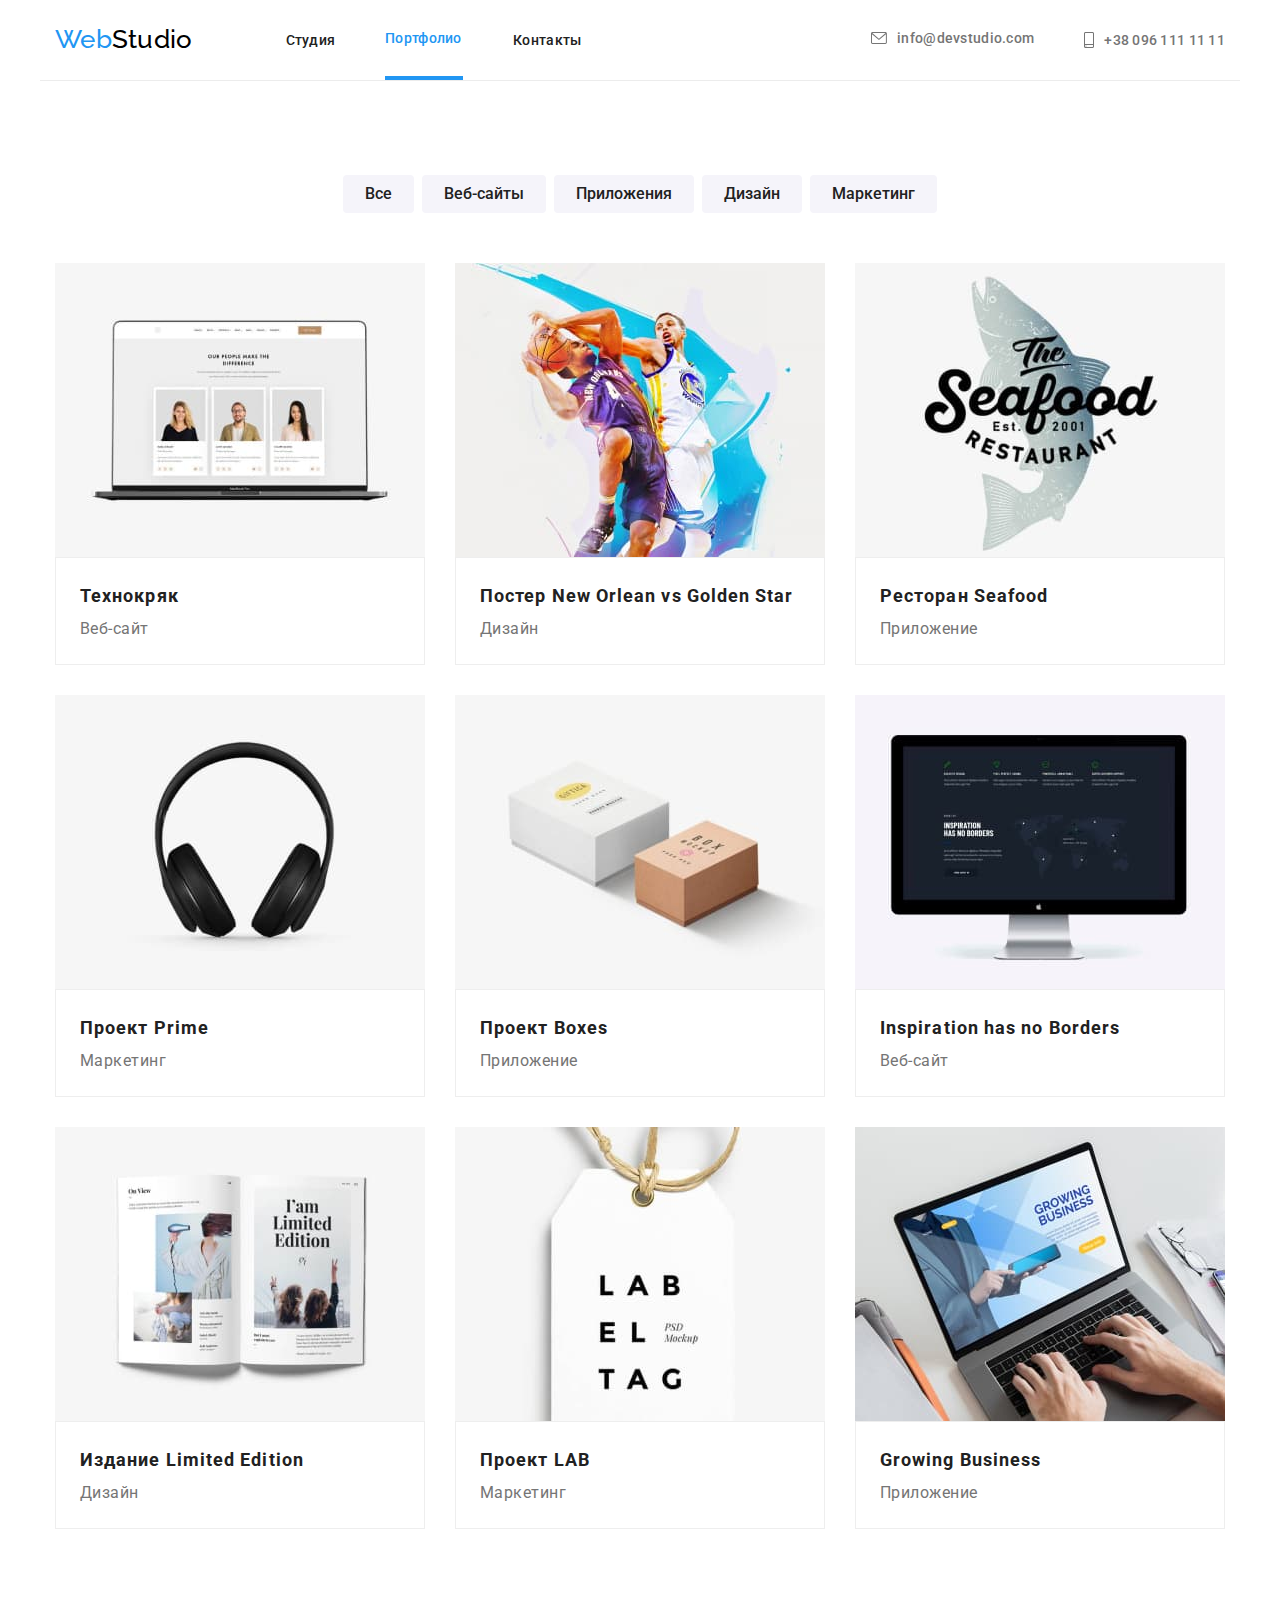
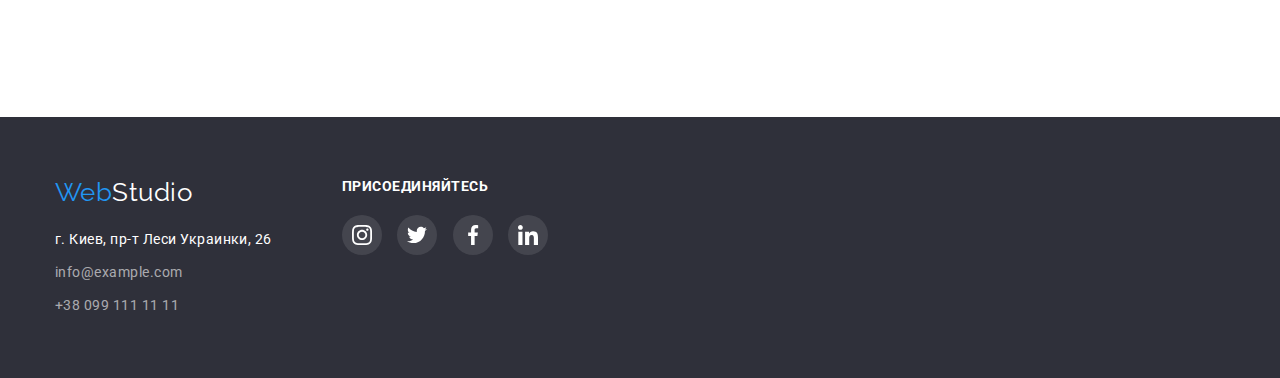
==== portfolio.html @ ba797fd6 "Стартует goit-markup-hw-06" ====
<!DOCTYPE html>
<html lang="ru">

<head>
    <link rel="stylesheet"
        href="https://cdnjs.cloudflare.com/ajax/libs/modern-normalize/1.0.0/modern-normalize.min.css" />
    <meta charset="UTF-8">
    <meta http-equiv="X-UA-Compatible" content="IE=edge">
    <meta name="viewport" content="width=device-width, initial-scale=1.0">
    <title>goit-markup-hw-05</title>
    <link rel="preconnect" href="https://fonts.gstatic.com">
    <link
        href="https://fonts.googleapis.com/css2?family=Raleway:wght@700&family=Roboto:wght@400;500;700;900&display=swap"
        rel="stylesheet">
    <link rel="stylesheet" href="./css/styles.css">

</head>

<body>
    
    <!--==================HEADER=========================================-->

<header class="header">
    <div class="container">
        <nav class="site-nav">
            <a href="./index.html" class="logo"><span class="logo-web">Web</span>Studio</a>

            <ul class="site-nav list">
                <li class="item"><a class="site-nav-link link" href="./index.html">Студия</a></li>
                <li class="item portfolio-line"><a class="site-nav-link link current" href="./portfolio.html">Портфолио</a></li>
                <li class="item"><a class="site-nav-link link" href="">Контакты</a></li>
            </ul>
        </nav>

        <ul class="site-contacts list">
            <li class="contacts-item">
                <a class="site-contacts-link link" href="mailto:info@devstudio.com">
                    <a class="site-contacts-link link" href="tel:+380961111111">
                        <svg class="link-icon" width="16" height="12">
                            <use href="./images/sprite.svg#icon-post"></use>
                        </svg>
                        info@devstudio.com</a>
            </li>

            <li class="contacts-item">
                <a class="site-contacts-link link" href="tel:+380961111111">
                    <svg class="link-icon" width="10" height="16">
                        <use href="./images/sprite.svg#icon-smartphone"></use>
                    </svg>
                    +38 096 111 11 11</a>
            </li>
        </ul>
    </div>

</header>

<!--=================MAIN======================================================-->

    <main>
        
        <section class="section">

            
            <!--FILTER-->

                <div class="container">
                    <h1 class="visually-hidden">Портфолио</h1>
                    <h2 class="visually-hidden">Наши работы</h2>

                    <ul class="filter-list list">
                        <li class="filter-item"><button class="btn" type="button">Все</button></li>
                        <li class="filter-item"><button class="btn" type="button">Веб-сайты</button></li>
                        <li class="filter-item"><button class="btn" type="button">Приложения</button></li>
                        <li class="filter-item"><button class="btn" type="button">Дизайн</button></li>
                        <li class="filter-item"><button class="btn" type="button">Маркетинг</button></li>
                    </ul>
                
            
            <!--================WORK-LIST=============================-->

        

                    <ul class="card-set list">

                        <li class="item-card">
                            <a class="link card-link" href="#">
                                <div class="wrapper-overlay">
                                <img src="./images/texnokrak_one.jpg" alt="Сайт Технокряк" width="370">
                                <p class="overlay-text">Технокряк это современная площадка распространения коронавируса. Компании используют эту
                                    платформу для цифрового
                                    шпионажа и атак на защищённые сервера конкурентов.</p>
                                </div>
                               
                                <div class="card-content">
                                    <h3 class="card-title">Технокряк</h3>
                                    <p class="card-text">Веб-сайт</p>
                                </div>
                            </a>
                        </li>

                        <li class="item-card">
                            <a class="link card-link" href="#">
                                <div class="wrapper-overlay">
                                    <img src="./images/poster_two.jpg" alt="Игра двух людей в баскетбол" width="370">
                                    <p class="overlay-text">Lorem ipsum dolor sit amet consectetur adipisicing elit. Eius et excepturi esse quasi libero quos.</p>
                                </div>

                                <div class="card-content">
                                    <h3 class="card-title">Постер <span lang="en">New Orlean vs Golden Star</span></h3>
                                    <p class="card-text">Дизайн</p>
                                </div>
                            </a>
                        </li>

                        <li class="item-card">
                            <a class="link card-link" href="#">
                                <div class="wrapper-overlay">
                                    <img src="./images/seafood_three.jpg" alt="Ресторан Seafood" width="370">
                                    <p class="overlay-text">Lorem ipsum dolor, sit amet consectetur adipisicing elit. Deleniti, quis.</p>
                                </div>

                                <div class="card-content">
                                    <h3 class="card-title">Ресторан <span lang="en">Seafood</span></h3>
                                    <p class="card-text">Приложение</p>
                                </div>
                            </a>
                        </li>

                        <li class="item-card">
                            <a class="link card-link" href="">
                                <div class="wrapper-overlay">
                                    <img src="./images/headphones_four.jpg" alt="Наушники" width="370">
                                    <p class="overlay-text">Lorem ipsum dolor sit amet consectetur, adipisicing elit. Eum illo a numquam ea similique voluptatum? Provident ex ipsam esse quos, aut dolorum architecto facilis sint, nemo maxime modi. Sunt, ratione!</p>
                                </div>

                                <div class="card-content">
                                    <h3 class="card-title">Проект <span lang="en">Prime</span></h3>
                                    <p class="card-text">Маркетинг</p>
                                </div>
                            </a>
                        </li>

                        <li class="item-card">
                            <a class="link card-link" href="#">
                                <div class="wrapper-overlay">
                                    <img src="./images/boxes_five.jpg" alt="Коробки" width="370">
                                    <p class="overlay-text">ТLorem ipsum dolor, sit amet consectetur adipisicing elit. At quo distinctio temporibus quaerat inventore eos culpa provident perspiciatis necessitatibus unde!</p>
                                </div>
                                <div class="card-content">
                                    <h3 class="card-title">Проект <span lang="en">Boxes</span></h3>
                                    <p class="card-text">Приложение</p>
                                </div>
                            </a>
                        </li>

                        <li class="item-card">
                            <a class="link card-link"  href="#">
                                <div class="wrapper-overlay">
                                    <img src="./images/screen_six.jpg" alt="Монитор" width="370">
                                    <p class="overlay-text">Lorem ipsum dolor sit amet.</p>
                                </div>

                                <div class="card-content">
                                    <h3 class="card-title"><span lang="en">Inspiration has no Borders</span></h3>
                                    <p class="card-text">Веб-сайт</p>
                                </div>
                            </a>
                        </li>

                        <li class="item-card">
                            <a class="link card-link" href="#">
                                <div class="wrapper-overlay">
                                    <img src="./images/book_seven.jpg" alt="Книга" width="370">
                                    <p class="overlay-text">Lorem ipsum dolor sit, amet consectetur adipisicing elit. Nemo eos animi dolore minus reiciendis nisi natus id adipisci quos qui modi doloremque consequatur atque blanditiis expedita assumenda!</p>
                                </div>
                                <div class="card-content">
                                    <h3 class="card-title">Издание <span lang="en">Limited Edition</span></h3>
                                    <p class="card-text">Дизайн</p>
                                </div>
                            </a>
                        </li>

                        <li class="item-card">
                            <a class="link card-link" href="#">
                                <div class="wrapper-overlay">
                                    <img src="./images/label_eight.jpg" alt="Этикетка" width="370">
                                    <p class="overlay-text">Lorem ipsum dolor sit, amet consectetur adipisicing elit. Ex, odio.</p>
                                </div>
                                <div class="card-content">
                                    <h3 class="card-title">Проект LAB</h3>
                                    <p class="card-text">Маркетинг</p>
                                </div>
                            </a>
                        </li>

                        <li class="item-card">
                            <a class="link card-link" href="#">
                                <div class="wrapper-overlay">
                                    <img src="./images/desctop_nine.jpg" alt="Работа с ноутбуком" width="370">
                                    <p class="overlay-text">Lorem ipsum dolor sit amet, consectetur adipisicing elit. Obcaecati, est soluta ratione voluptate placeat veritatis?</p>
                                </div>
                                <div class="card-content">
                                    <h3 class="card-title"><span lang="en">Growing Business</span></h3>
                                    <p class="card-text">Приложение</p>
                                </div>
                            </a>
                        </li>
                        
                    </ul>
                </div>
        </section>
    </main>

    <!--==============FOOTER=================-->

    <footer class="site-footer">
    
        <div class="container footer-container">
            <div class="adress-block">
                <a href="/" class="logo footer"><span class="logo-web">Web</span><span class="studio-word">Studio</span></a>
    
                <address class="adress">
                    <ul class="adress-list list">
                        <li class="contacts-item footer"> <a class="mapslink link"
                                href="https://goo.gl/maps/mDzvjQJHEew3VNAT9" target="blank" rel="noopener noreferrer">
                                г. Киев, пр-т Леси Украинки, 26</a></li>
                        <li class="contacts-item footer"><a class="site-contacts-link-adress link"
                                href="mailto:info@example.com">info@example.com</a></li>
                        <li class="contacts-item footer"><a class="site-contacts-link-adress link"
                                href="tel:+380991111111">+38 099 111 11 11</a>
                        </li>
                    </ul>
                </address>
            </div>
    
    
    
            <div class="footer-social">
    
                <strong class="footer-subtitle">Присоединяйтесь</strong>
    
                <ul class="team-social list">
                    <li class="social-item">
                        <a href="#" class="footer-link social-link">
                            <svg class="footer-icon social-icon">
                                <use href="./images/sprite.svg#icon-instagram"></use>
                            </svg>
                        </a>
                    </li>
                    <li class=social-item">
                        <a href="#" class="footer-link social-link">
                            <svg class="footer-icon social-icon">
                                <use href="./images/sprite.svg#icon-twitter"></use>
                            </svg>
                        </a>
                    </li>
                    <li class=social-item">
                        <a href="#" class="footer-link social-link">
                            <svg class="footer-icon social-icon">
                                <use href="./images/sprite.svg#icon-facebook"></use>
                            </svg>
                        </a>
                    </li>
                    <li class="social-item">
                        <a href="#" class="footer-link social-link">
                            <svg class="footer-icon social-icon">
                                <use href="./images/sprite.svg#icon-linkedin"></use>
                            </svg>
                        </a>
                    </li>
                </ul>
            </div>
        </div>
    
    </footer>
    </body>
    
    </html>
---- css/styles.css ----
html {
  box-sizing: border-box;
}

*,
*::before,
*::after {
  box-sizing: inherit;
}

:root {
  --primary-text-color: #757575;
  --title-text-color: #212121;
  --accent-text-color: #2196f3;
  --white-text-color: #ffffff;
  --background-color: #f5f4fa;
  --footer-text-color: rgba(255, 255, 255, 0.6);
  --footer-hero-background-color: #2f303a;

  --card-set-gap: 30px;
  --duration-effect: 250ms;
  --timing-function: cubic-bezier(0.4, 0, 0.2, 1);
}

body {
  margin: 0;
  color: var(--primary-text-color);
  font-family: 'Roboto', sans-serif;
  letter-spacing: 0.03em;
}

h1,
h2,
h3,
h4,
p {
  margin-top: 0;
  margin-bottom: 0;
}
img {
  display: block;
}

.container {
  width: 1200px;
  padding-left: 15px;
  padding-right: 15px;
  margin: 0 auto;
}

.list {
  list-style: none;
  margin: 0;
  padding: 0;
}

.link {
  text-decoration: none;
}

.link:hover,
.link:focus {
  color: var(--accent-text-color);
}

.visually-hidden {
  position: absolute;
  clip: rect(0 0 0 0);
  width: 1px;
  height: 1px;
  margin: -1px;
}

/*---------HEADER----------*/

.header .container {
  display: flex;
  align-items: center;

  background-color: var(--white-text-color);
  border-bottom: 1px solid #ececec;
}

.logo {
  padding-bottom: 25px;
  padding-top: 24px;

  color: #000000;
  font-family: Raleway;
  font-size: 26px;
  line-height: 1.19;
  text-decoration: none;
}

.logo-web {
  color: var(--accent-text-color);
}

.site-nav .current {
  color: var(--accent-text-color);
}

.site-nav {
  display: flex;
  align-items: center;
  font-weight: 500;
  font-size: 14px;
  line-height: 0.86;
  letter-spacing: 0.02em;
}

.site-nav .list {
  display: flex;
  align-items: center;
  margin-left: 93px;
}

.site-nav .item:not(:last-child) {
  margin-right: 50px;
}

.studio::after {
  content: '';
  display: block;
  width: 48px;
  height: 4px;
  background-color: var(--accent-text-color);
}

.site-nav-link {
  display: inline-block;
  padding-bottom: 32px;
  padding-top: 32px;
  color: var(--title-text-color);
  transition: color var(--duration-effect) var(--timing-function);
}

.site-contacts {
  display: flex;
}

.link-icon {
  fill: currentColor;
  margin-right: 10px;
}

.contacts-item {
  padding-bottom: 32px;
  padding-top: 32px;
}

.site-contacts .contacts-item:not(:last-child) {
  margin-right: 50px;
}

.site-contacts {
  margin-left: auto;
}
.site-contacts-link {
  display: flex;
  align-items: center;
  color: var(--primary-text-color);
  font-weight: 500;
  font-size: 14px;
  line-height: 0.88;
  letter-spacing: 0.02em;
  transition: color var(--duration-effect) var(--timing-function);
}

.section {
  padding-top: 94px;
  padding-bottom: 94px;
}

/*---------HERO-SECTION--------*/

.section-hero {
  background-color: var(--primary-text-color);
  background-image: linear-gradient(to right, rgba(47, 48, 58, 0.4), rgba(47, 48, 58, 0.4)),
    url(../images/hero.jpg);
  padding-top: 200px;
  padding-bottom: 200px;
  background-position: center;
  background-repeat: no-repeat;
  background-size: cover;
  max-width: 1600px;
  height: 600px;
  outline: 1px solid #000000;
  margin-left: auto;
  margin-right: auto;
}

.hero-alight {
  margin-left: auto;
  margin-right: auto;
  width: 696px;
  text-align: center;
}

.hero-title {
  margin-bottom: 30px;
  margin-left: auto;
  margin-right: auto;
  text-align: center;

  color: var(--white-text-color);
  font-weight: 900;
  font-size: 44px;
  line-height: 1.36;
  text-align: center;
  letter-spacing: 0.06em;
  text-transform: uppercase;
}

.modal-btn {
  text-align: center;
  margin-top: 30px;
  color: var(--white-text-color);
  background-color: var(--accent-text-color);
  cursor: pointer;
  font-family: inherit;
  font-weight: 700;
  font-size: 16px;
  line-height: 1.88;
  text-align: center;
  box-shadow: 0px 4px 4px rgb(0 0 0 / 15%);
  border-radius: 4px;
  border: 0;
  letter-spacing: 0.06em;
  width: 200px;
  height: 50px;
  transition: color var(--duration-effect) var(--timing-function);
}

.modal-btn:hover,
.modal-btn:focus {
  background-color: #188ce8;
}

/*-----SKILLS-SECTION----*/

.skills {
  padding-bottom: 0;
}

.skils-list {
  display: flex;
}

.skills-block {
  display: flex;
  align-items: center;
  justify-content: center;

  margin-bottom: 30px;
  width: 270px;
  height: 120px;
  border-radius: 4px;
  background-color: var(--background-color);
}

.skills-icon {
  width: 70px;
  height: 70px;
}

.skils-list .skills-item {
  padding-bottom: 0;
}

.skills-item {
  width: 270px;
}

.skils-list .skills-item:not(:last-child) {
  margin-right: 30px;
}

.skills-subtitle {
  margin-bottom: 10px;

  color: var(--title-text-color);
  font-weight: 700;
  font-size: 14px;
  line-height: 1.14;
  letter-spacing: 0.03em;
  text-transform: uppercase;
}

.skills-text {
  font-size: 14px;
  line-height: 1.71;
  letter-spacing: 0.03em;
}

/*-------SPECIALIZATION----*/

.specialization-list {
  display: flex;
}

.specialization-list .specialization-item:not(:last-child) {
  margin-right: 30px;
}

.specialization-title {
  margin-bottom: 50px;

  color: var(--title-text-color);
  font-weight: 700;
  font-size: 36px;
  line-height: 1.17;
  text-align: center;
}

.specialization-thumb {
  position: relative;
  display: flex;
  align-items: flex-end;
  justify-content: center;
}

.specialization-text {
  position: absolute;
  width: 370px;
  height: 70px;
  font-weight: 700;
  font-size: 14px;
  line-height: 1.14;
  text-align: center;
  text-transform: uppercase;
  color: var(--white-text-color);
  background-color: rgba(47, 48, 58, 0.8);
}

.specialization-sub {
  padding-top: 27px;
}

/*-----========---TEAM--=====------*/

.team {
  background-color: #f5f4fa;
}

.team-list {
  display: flex;
}

.team-list .team-item:not(:last-child) {
  margin-right: 30px;
}

.team-content {
  padding: 30px 32px;
}

.team-title {
  margin-bottom: 50px;

  color: var(--title-text-color);
  font-weight: 700;
  font-size: 36px;
  line-height: 1.17;
  text-align: center;
}

.team-subtitle {
  margin-bottom: 10px;

  color: var(--title-text-color);
  font-weight: 500;
  font-size: 16px;
  line-height: 1.19;
  text-align: center;
}

.team-item {
  background-color: var(--white-text-color);
  width: 270px;
  box-shadow: 0px 1px 3px rgba(0, 0, 0, 0.12), 0px 1px 1px rgba(0, 0, 0, 0.14),
    0px 2px 1px rgba(0, 0, 0, 0.2);
  border-radius: 0px 0px 4px 4px;
}

.team-text {
  font-size: 16px;
  line-height: 1.19;
  text-align: center;
  margin-bottom: 16px;
}
.team-social {
  display: flex;
  justify-content: space-between;
}

.social-link {
  display: flex;
  width: 40px;
  height: 40px;
  border-radius: 50%;
  align-items: center;
  justify-content: center;
  transition: background-color var(--duration-effect) var(--timing-function);
}

.social-link:focus,
.social-link:hover {
  background-color: var(--accent-text-color);
}

.social-link:focus .social-icon,
.social-link:hover .social-icon {
  fill: white;
}

.social-icon {
  width: 20px;
  height: 20px;
  transition: fill var(--duration-effect) var(--timing-function);
  fill: var(--primary-text-color);
}

/*============= CLIENTS ===========*/

.clients {
  display: flex;
}
.clients > .company {
  margin-right: 30px;
}

.clients > .company:last-child {
  margin-right: 0px;
}

.client-link {
  display: flex;
  align-items: center;
  justify-content: center;
  fill: #afb1b8;

  width: 170px;
  height: 90px;
  border: 1px solid #afb1b8;
  border-radius: 4px;
  transition: background-color var(--duration-effect) var(--timing-function);
}
.client-link:hover,
.client-link:focus {
  fill: var(--accent-text-color);
  border: 1px solid var(--accent-text-color);
}

.client-icon {
  transition: fill var(--duration-effect) var(--timing-function);
}

/*-------=====-FOOTER-=====------*/

.site-footer {
  padding-top: 60px;
  padding-bottom: 60px;

  background-color: var(--footer-hero-background-color);
}

.footer-container {
  display: flex;
}

.adress-block {
  margin-right: 70px;
}

.site-footer .logo {
  padding: 0;
}

.studio-word {
  color: var(--white-text-color);
}

.adress {
  margin-top: 20px;
  font-style: inherit;
}

.adress-item {
  margin-bottom: 9px;
}

.mapslink {
  color: var(--white-text-color);
  font-size: 14px;
  line-height: 1.71;
  transition: color var(--duration-effect) var(--timing-function);
}

.site-contacts-link-adress {
  font-size: 14px;
  line-height: 1.71;
  color: rgba(255, 255, 255, 0.6);
  transition: color var(--duration-effect) var(--timing-function);
}

.contacts-item.footer {
  padding: 0;
  margin-bottom: 9px;
}
.contacts-item:last-child {
  margin-bottom: 0px;
}

.footer-social {
  width: 206px;
}

.footer-subtitle {
  display: inline-block;
  margin-bottom: 20px;

  font-weight: 700;
  font-size: 14px;
  line-height: 1.14;
  text-transform: uppercase;

  color: var(--white-text-color);
}

.footer-link {
  transition: var(--duration-effect) var(--timing-function);
  background: rgba(255, 255, 255, 0.1);
}

.footer-icon {
  fill: var(--white-text-color);
}

/*=====PORTFOLIO=======*/

.portfolio-line::after {
  content: '';
  display: block;
  width: 78px;
  height: 4px;
  background-color: var(--accent-text-color);
}

.btn {
  display: flex;
  border: 0;
  padding: 6px 22px;

  color: var(--title-text-color);
  background-color: #f5f4fa;
  font-weight: 500;
  font-size: 16px;
  line-height: 1.63;
  text-align: center;
  cursor: pointer;
  border-radius: 4px;
  transition: color var(--duration-effect) var(--timing-function),
    box-shadow var(--duration-effect) var(--timing-function),
    background-color var(--duration-effect) var(--timing-function);
}

.btn:hover,
.btn:focus {
  color: var(--white-text-color);
  background-color: var(--accent-text-color);
  box-shadow: 0px 3px 1px rgba(0, 0, 0, 0.1), 0px 1px 2px rgba(0, 0, 0, 0.08),
    0px 2px 2px rgba(0, 0, 0, 0.12);
}

/*========CARD-SET=====*/

.filter-list {
  display: flex;
  justify-content: center;
  margin-bottom: 50px;
}

.filter-list > .filter-item:not(:last-child) {
  margin-right: 8px;
}

.filter-item:hover,
.filter-item:focus {
  box-shadow: 0px 1px 1px rgba(0, 0, 0, 0.12), 0px 4px 4px rgba(0, 0, 0, 0.06),
    1px 4px 6px rgba(0, 0, 0, 0.16);
}

.wrapper-overlay {
  position: relative;
  overflow: hidden;
}

.overlay-text {
  position: absolute;
  top: 100%;
  left: 0;
  padding: 63px 24px;
  width: 100%;
  height: 100%;

  transform: translateY(100%);
  transition: transform var(--duration-effect) var(--timing-function);

  font-weight: 400;
  font-size: 18px;
  line-height: 1.56;

  letter-spacing: 0.03em;

  color: var(--white-text-color);
  background-color: rgba(33, 150, 243, 0.9);
}

.wrapper-overlay:hover .overlay-text,
.wrapper-overlay:focus .overlay-text {
  transform: translateY(-100%);
  overflow: auto;
}

.card-set {
  display: flex;
  flex-wrap: wrap;
  margin-top: calc(-1 * var(--card-set-gap));
  margin-left: calc(-1 * var(--card-set-gap));
  margin-bottom: 94px;
}

.card-set > .item-card {
  flex-basis: calc(100% / 3 - var(--card-set-gap));
  margin-left: var(--card-set-gap);
  margin-top: var(--card-set-gap);
}

.card-link:focus,
.card-link:hover {
  box-shadow: 0px 1px 1px rgba(0, 0, 0, 0.12), 0px 4px 4px rgba(0, 0, 0, 0.06),
    1px 4px 6px rgba(0, 0, 0, 0.16);
}

.card-link {
  display: inline-block;
  transition: box-shadow var(--duration-effect) var(--timing-function);
}

.card-content {
  border: 1px solid #eeeeee;
  padding: 20px 24px;
}

.card-title {
  color: var(--title-text-color);
  font-weight: 700;
  font-size: 18px;
  line-height: 2;
  letter-spacing: 0.06em;
}

.card-text {
  font-size: 16px;
  line-height: 1.88;
  color: var(--primary-text-color);
}

/*========MODAL-WINDOW======*/

.backdrop {
  position: fixed;
  top: 0;
  left: 0;
  width: 100vw;
  height: 100vh;
  background-color: rgba(0, 0, 0, 0.2);
  transition: opacity var(--duration-effect) var(--timing-function),
    visibility var(--duration-effect) var(--timing-function);
}

.modal {
  width: 528px;
  height: 581px;
  background-color: var(--white-text-color);
  position: absolute;
  left: 50%;
  top: 50%;
  transform: translate(-50%, -50%);
}

.button-close {
  position: absolute;
  padding: 0;
  top: 8px;
  right: 8px;
  width: 30px;
  height: 30px;
  border: 1px solid rgba(0, 0, 0, 0.1);
  border-radius: 50%;
  background-color: var(--white-text-color);
  cursor: pointer;
}

.is-hidden {
  opacity: 0;
  visibility: hidden;
  pointer-events: none;
}
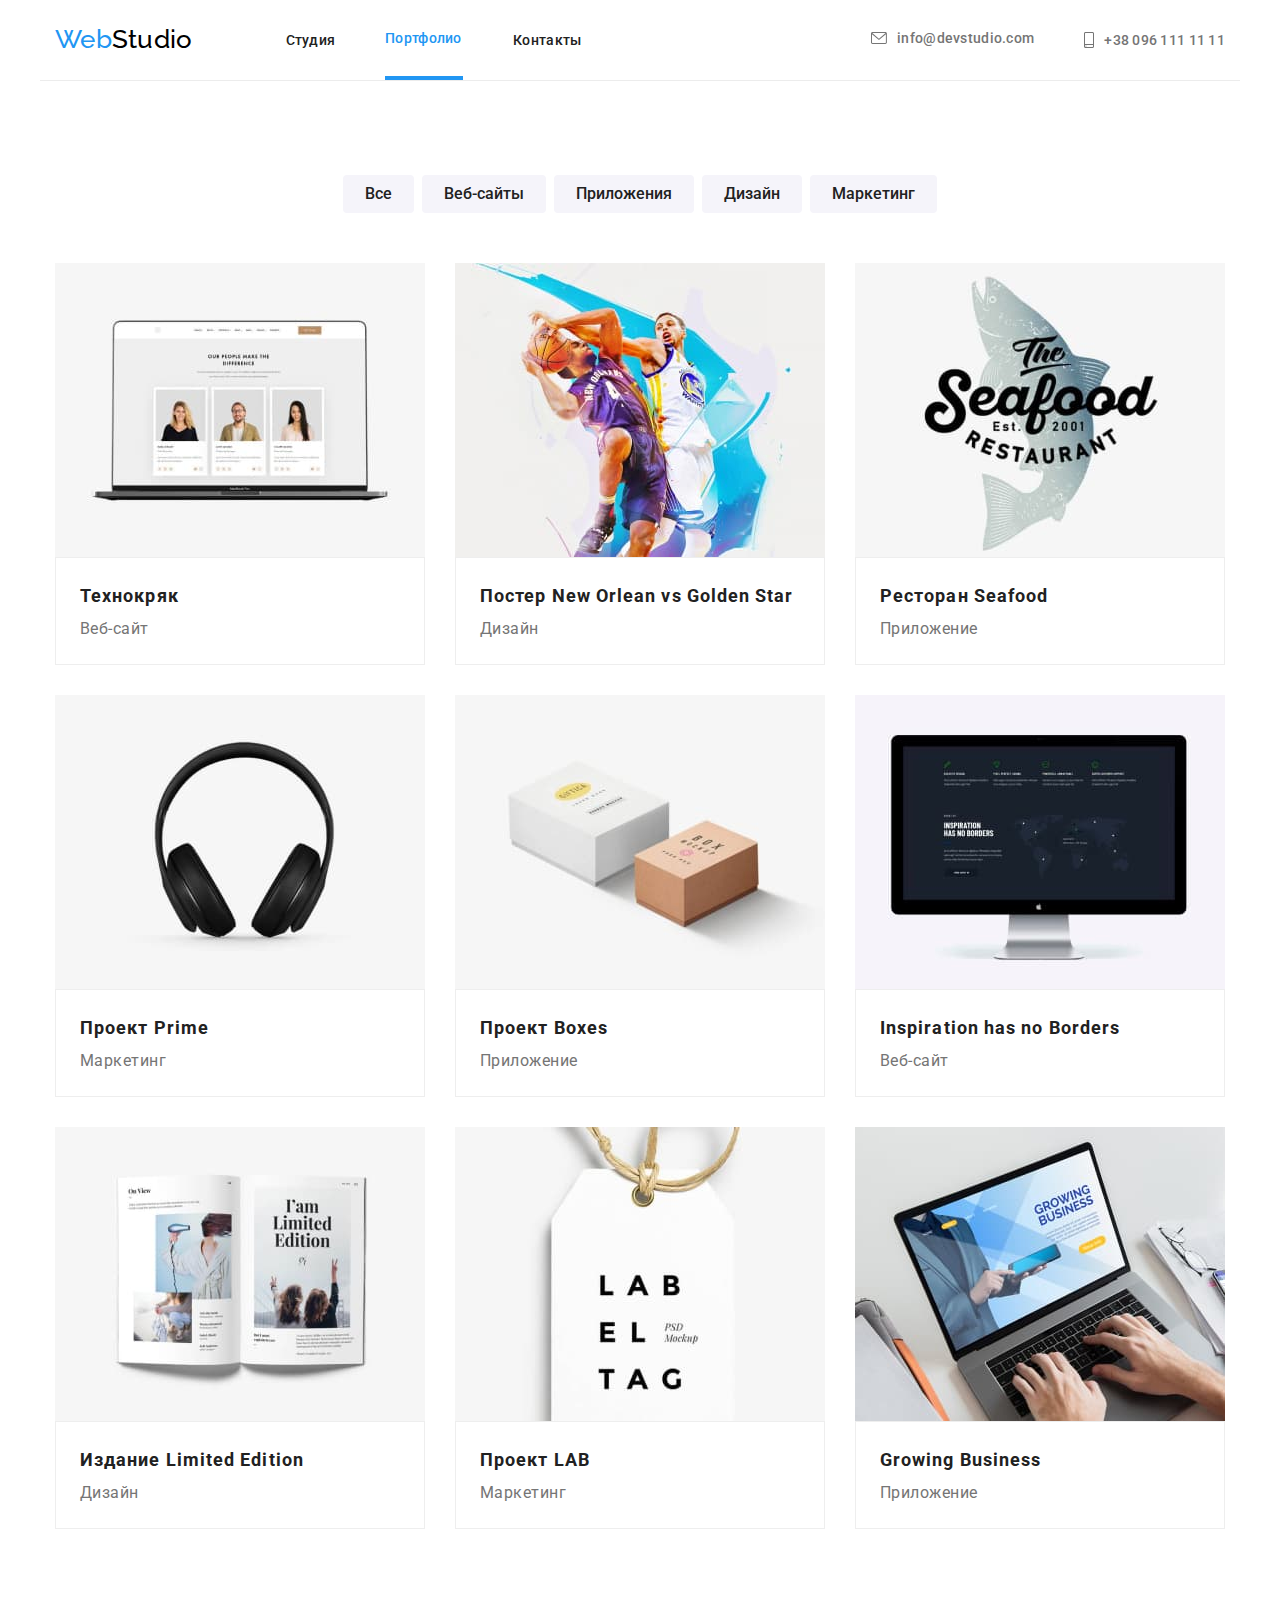
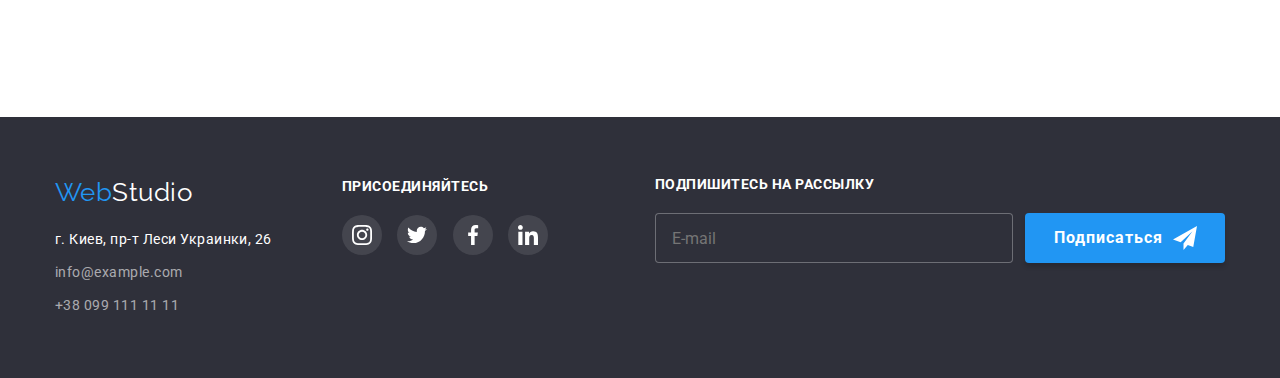
==== commit 0e1d02c5: "Доделывает goit-markup-hw-06" ====
--- a/portfolio.html
+++ b/portfolio.html
@@ -7,7 +7,7 @@
     <meta charset="UTF-8">
     <meta http-equiv="X-UA-Compatible" content="IE=edge">
     <meta name="viewport" content="width=device-width, initial-scale=1.0">
-    <title>goit-markup-hw-05</title>
+    <title>goit-markup-hw-06</title>
     <link rel="preconnect" href="https://fonts.gstatic.com">
     <link
         href="https://fonts.googleapis.com/css2?family=Raleway:wght@700&family=Roboto:wght@400;500;700;900&display=swap"
@@ -213,6 +213,8 @@
 
     <!--==============FOOTER=================-->
 
+<!--footer-adress-logo-->
+
     <footer class="site-footer">
     
         <div class="container footer-container">
@@ -234,7 +236,8 @@
             </div>
     
     
-    
+    <!-- footer-social-->
+
             <div class="footer-social">
     
                 <strong class="footer-subtitle">Присоединяйтесь</strong>
@@ -270,9 +273,28 @@
                     </li>
                 </ul>
             </div>
+
+            <!-- footer-form-->
+
+            <div class="footer-form-all">
+               
+                <strong class="footer-form-title">Подпишитесь на рассылку</strong>
+                
+                <form action="#" class="footer-form">
+                    <label class="footer-form-label">
+                        <input type="email" class="footer-form-input" name="mail" placeholder="E-mail">
+                    </label>
+                    
+                    <button type="submit" class="footer-form-button">Подписаться
+                        <svg class="footer-button-icon">
+                            <use href="./images/sprite.svg#icon-send-button"></use>
+                        </svg>
+                    </button>
+                </form>
+            </div>
         </div>
     
     </footer>
-    </body>
-    
-    </html>+    
+</body>
+</html>--- a/css/styles.css
+++ b/css/styles.css
@@ -64,11 +64,14 @@
 }
 
 .visually-hidden {
-  position: absolute;
-  clip: rect(0 0 0 0);
-  width: 1px;
-  height: 1px;
-  margin: -1px;
+  position: absolute !important;
+  clip: rect(1px 1px 1px 1px);
+  clip: rect(1px, 1px, 1px, 1px);
+  padding: 0 !important;
+  border: 0 !important;
+  height: 1px !important;
+  width: 1px !important;
+  overflow: hidden;
 }
 
 /*---------HEADER----------*/
@@ -459,6 +462,7 @@
 /*-------=====-FOOTER-=====------*/
 
 .site-footer {
+  justify-content: space-around;
   padding-top: 60px;
   padding-bottom: 60px;
 
@@ -535,6 +539,82 @@
 
 .footer-icon {
   fill: var(--white-text-color);
+}
+
+/*======FOOTER-FORM======*/
+
+.footer-form-all {
+  width: 570px;
+  height: 86px;
+  margin-left: auto;
+}
+
+.footer-form-title {
+  display: block;
+  margin-bottom: 20px;
+  color: var(--white-text-color);
+  font-size: 14px;
+  line-height: 1.14;
+  text-transform: uppercase;
+}
+
+.footer-form {
+  display: flex;
+}
+
+.footer-form-label:hover,
+.footer-form-label:focus {
+  outline: none;
+  border-color: var(--accent-text-color);
+}
+
+.footer-form-input {
+  width: 358px;
+  height: 50px;
+  padding: 15px 16px;
+  border: 1px solid rgba(255, 255, 255, 0.3);
+  border-radius: 4px;
+  color: rgba(255, 255, 255, 0.6);
+  background-color: #2f303a;
+  transition: drop-shadow var(--duration-effect) var(--timing-function),
+    border-color var(--duration-effect) var(--timing-function);
+}
+
+.footer-form-button {
+  display: flex;
+  align-items: center;
+  text-align: center;
+
+  width: 200px;
+  height: 50px;
+  padding: 10px 28px 10px 29px;
+  margin-left: 12px;
+  font-weight: 700;
+  font-size: 16px;
+  line-height: 1.87;
+  letter-spacing: 0.06em;
+
+  cursor: pointer;
+  color: var(--white-text-color);
+  background-color: var(--accent-text-color);
+  box-shadow: 0px 4px 4px rgb(0 0 0 / 15%);
+  border-radius: 4px;
+  border: transparent;
+  transition: var(--duration-effect) var(--timing-function);
+}
+
+.footer-form-button:hover,
+.footer-form-button:focus {
+  background: #188ce8;
+  color: var(--white-text-color);
+  box-shadow: 0px 3px 1px rgb(0 0 0 / 10%), 0px 1px 2px rgb(0 0 0 / 8%),
+    0px 2px 2px rgb(0 0 0 / 12%);
+}
+
+.footer-button-icon {
+  margin-left: 10px;
+  width: 24px;
+  height: 24px;
 }
 
 /*=====PORTFOLIO=======*/
@@ -610,8 +690,6 @@
   font-weight: 400;
   font-size: 18px;
   line-height: 1.56;
-
-  letter-spacing: 0.03em;
 
   color: var(--white-text-color);
   background-color: rgba(33, 150, 243, 0.9);
@@ -681,10 +759,11 @@
 }
 
 .modal {
+  position: absolute;
+  padding: 40px;
   width: 528px;
   height: 581px;
   background-color: var(--white-text-color);
-  position: absolute;
   left: 50%;
   top: 50%;
   transform: translate(-50%, -50%);
@@ -697,10 +776,173 @@
   right: 8px;
   width: 30px;
   height: 30px;
+
+  cursor: pointer;
   border: 1px solid rgba(0, 0, 0, 0.1);
   border-radius: 50%;
   background-color: var(--white-text-color);
+}
+
+.modal-form {
+  display: flex;
+  flex-direction: column;
+}
+
+.modal-form-title {
+  padding-bottom: 12px;
+  text-align: center;
+
+  color: var(--title-text-color);
+  font-weight: 700;
+  font-size: 20px;
+  line-height: 1.15;
+}
+
+.modal-form-input {
+  display: block;
+  width: 100%;
+  height: 40px;
+  margin-bottom: 10px;
+  padding-left: 42px;
+
+  box-sizing: border-box;
+  border: 1px solid rgba(33, 33, 33, 0.2);
+  border-radius: 4px;
+  transition: border-color var(--duration-effect) var(--timing-function);
+}
+
+.modal-form-input:focus {
+  outline: none;
+  border-color: var(--accent-text-color);
+}
+
+.modal-form-field {
+  display: block;
+  margin-bottom: 4px;
+  font-weight: 400;
+  font-size: 12px;
+  line-height: 1.16;
+  letter-spacing: 0.01em;
+  color: var(--primary-text-color);
+}
+
+.modal-form-input-wrap {
+  position: relative;
+  display: block;
+  margin-top: 4px;
+}
+
+.modal-form-icon {
+  position: absolute;
+  display: block;
+  top: 50%;
+  left: 12px;
+  transform: translateY(-50%);
+  transition: var(--duration-effect) var(--timing-function);
+}
+
+.modal-form-input:focus + .modal-form-icon {
+  fill: var(--accent-text-color);
+  transition: fill var(--duration-effect) var(--timing-function);
+}
+
+.modal-form-message {
+  width: 100%;
+  height: 120px;
+  margin-top: 4px;
+  margin-bottom: 20px;
+  padding: 12px 16px;
+  resize: none;
+  box-sizing: border-box;
+  border: 1px solid rgba(33, 33, 33, 0.2);
+  border-radius: 4px;
+  outline: 0;
+  transition: fill var(--duration-effect) var(--timing-function);
+}
+
+.modal-form-message:focus {
+  outline: none;
+  border-color: var(--accent-text-color);
+}
+
+.modal-form-message::placeholder {
+  color: rgba(117, 117, 117, 0.5);
+}
+
+.modal-form-checkbox {
+  position: absolute;
+  width: 1px;
+  height: 1px;
+  margin: -1px;
+  border: 0;
+  padding: 0;
+  overflow: hidden;
+  clip: rect(0 0 0 0);
+}
+
+.modal-form-checkbox:checked + .checkbox-icon {
+  background-color: var(--accent-text-color);
+  border-color: var(--accent-text-color);
+  background-image: url(../images/icon-check.svg);
+  background-size: contain;
+  background-origin: border-box;
+  transition: background-color var(--duration-effect) var(--timing-function);
+}
+
+.checkbox-icon {
+  display: inline-block;
+  width: 16px;
+  height: 15px;
+  border-radius: 2px;
+  margin-right: 7px;
+  margin-left: 13px;
+
+  border: 2px solid var(--title-text-color);
   cursor: pointer;
+  transition: var(--duration-effect) var(--timing-function);
+}
+
+.modal-form-checkbox-label {
+  display: flex;
+  align-items: center;
+  font-weight: 400;
+  margin-bottom: 30px;
+
+  font-size: 14px;
+  line-height: 1.71;
+  color: var(--primary-text-color);
+}
+
+.modal-form-link {
+  color: var(--accent-text-color);
+}
+
+.contact-form-submit {
+  display: block;
+  width: 200px;
+  height: 50px;
+  margin: 0 auto;
+
+  cursor: pointer;
+  background: var(--accent-text-color);
+  border-radius: 4px;
+  color: var(--white-text-color);
+  border: none;
+  letter-spacing: 0.06em;
+  line-height: 1.8;
+  font-size: 16px;
+  font-weight: 700;
+  transition: color var(--duration-effect) var(--timing-function),
+    background-color var(--duration-effect) var(--timing-function),
+    box-shadow var(--duration-effect) var(--timing-function);
+}
+
+.contact-form-submit:hover,
+.contact-form-submit:focus {
+  background: #188ce8;
+  color: var(--white-text-color);
+  box-shadow: 0px 3px 1px rgb(0 0 0 / 10%), 0px 1px 2px rgb(0 0 0 / 8%),
+    0px 2px 2px rgb(0 0 0 / 12%);
 }
 
 .is-hidden {
